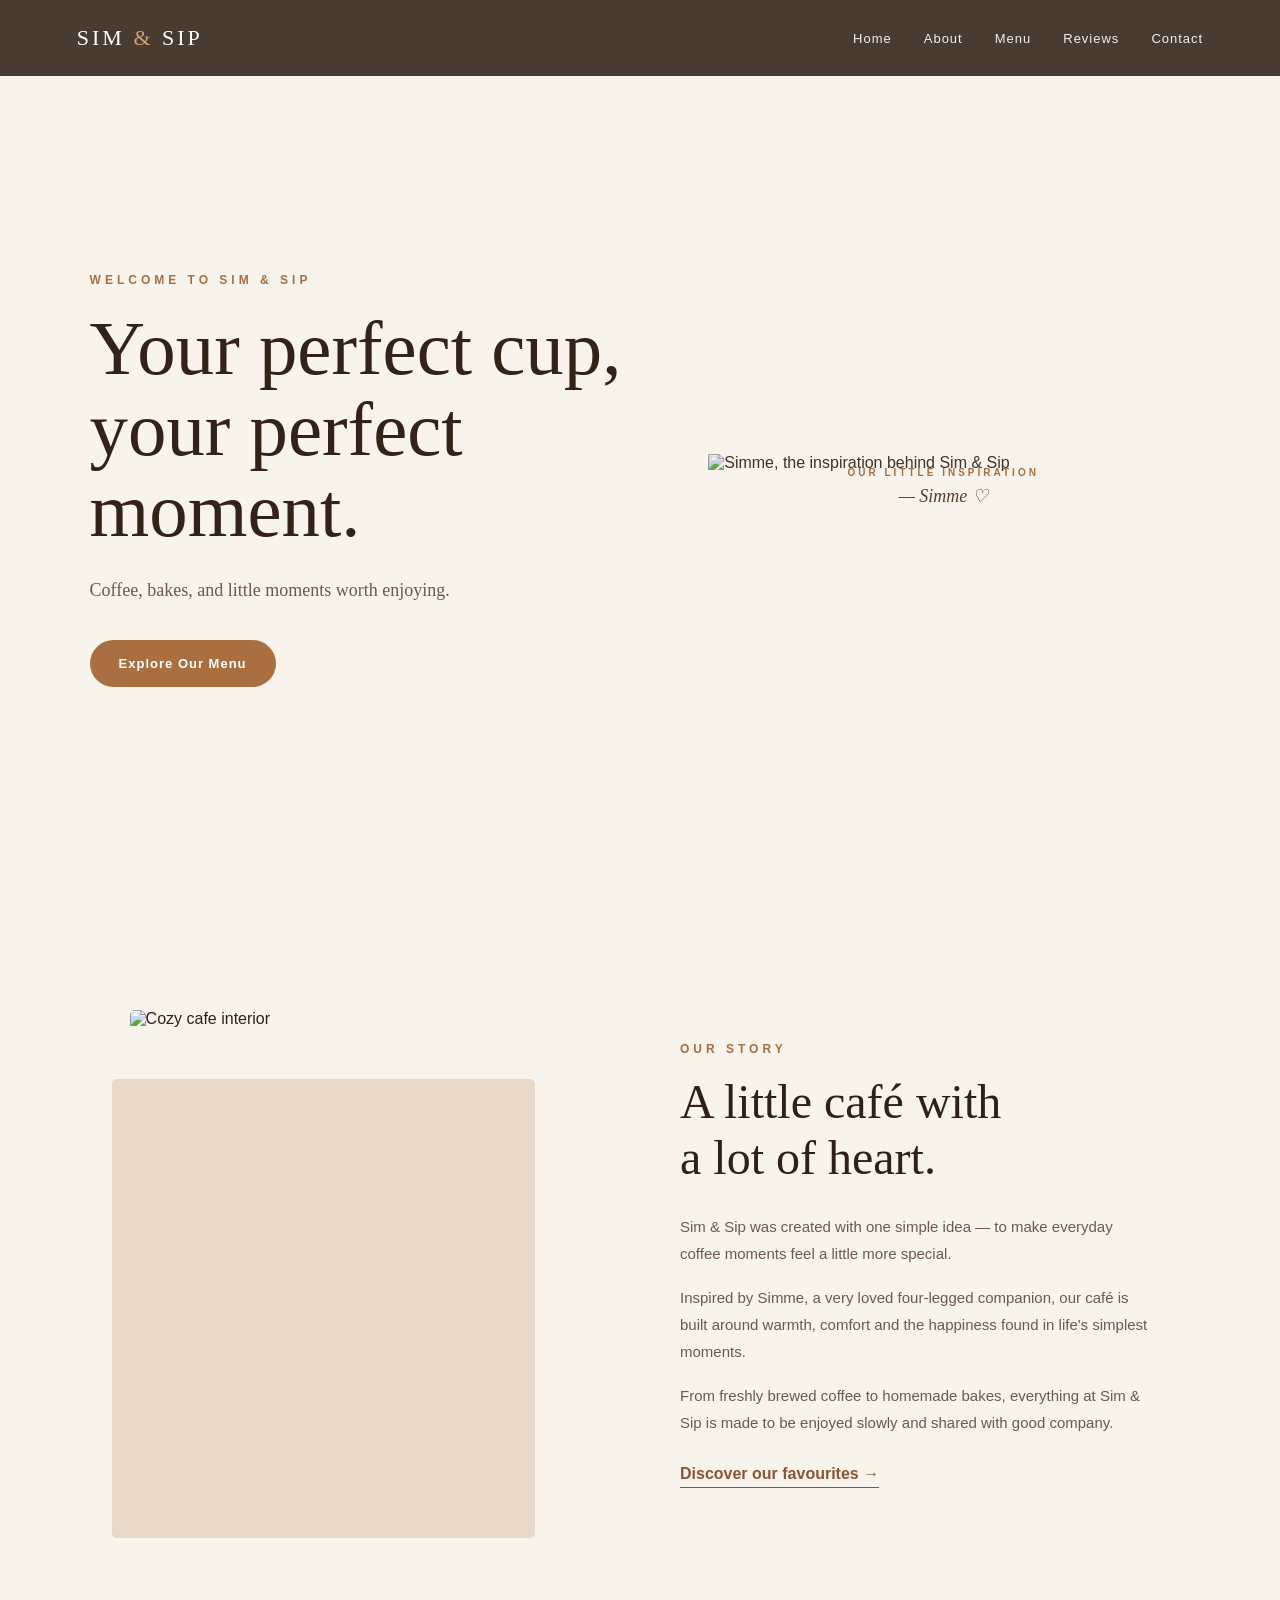
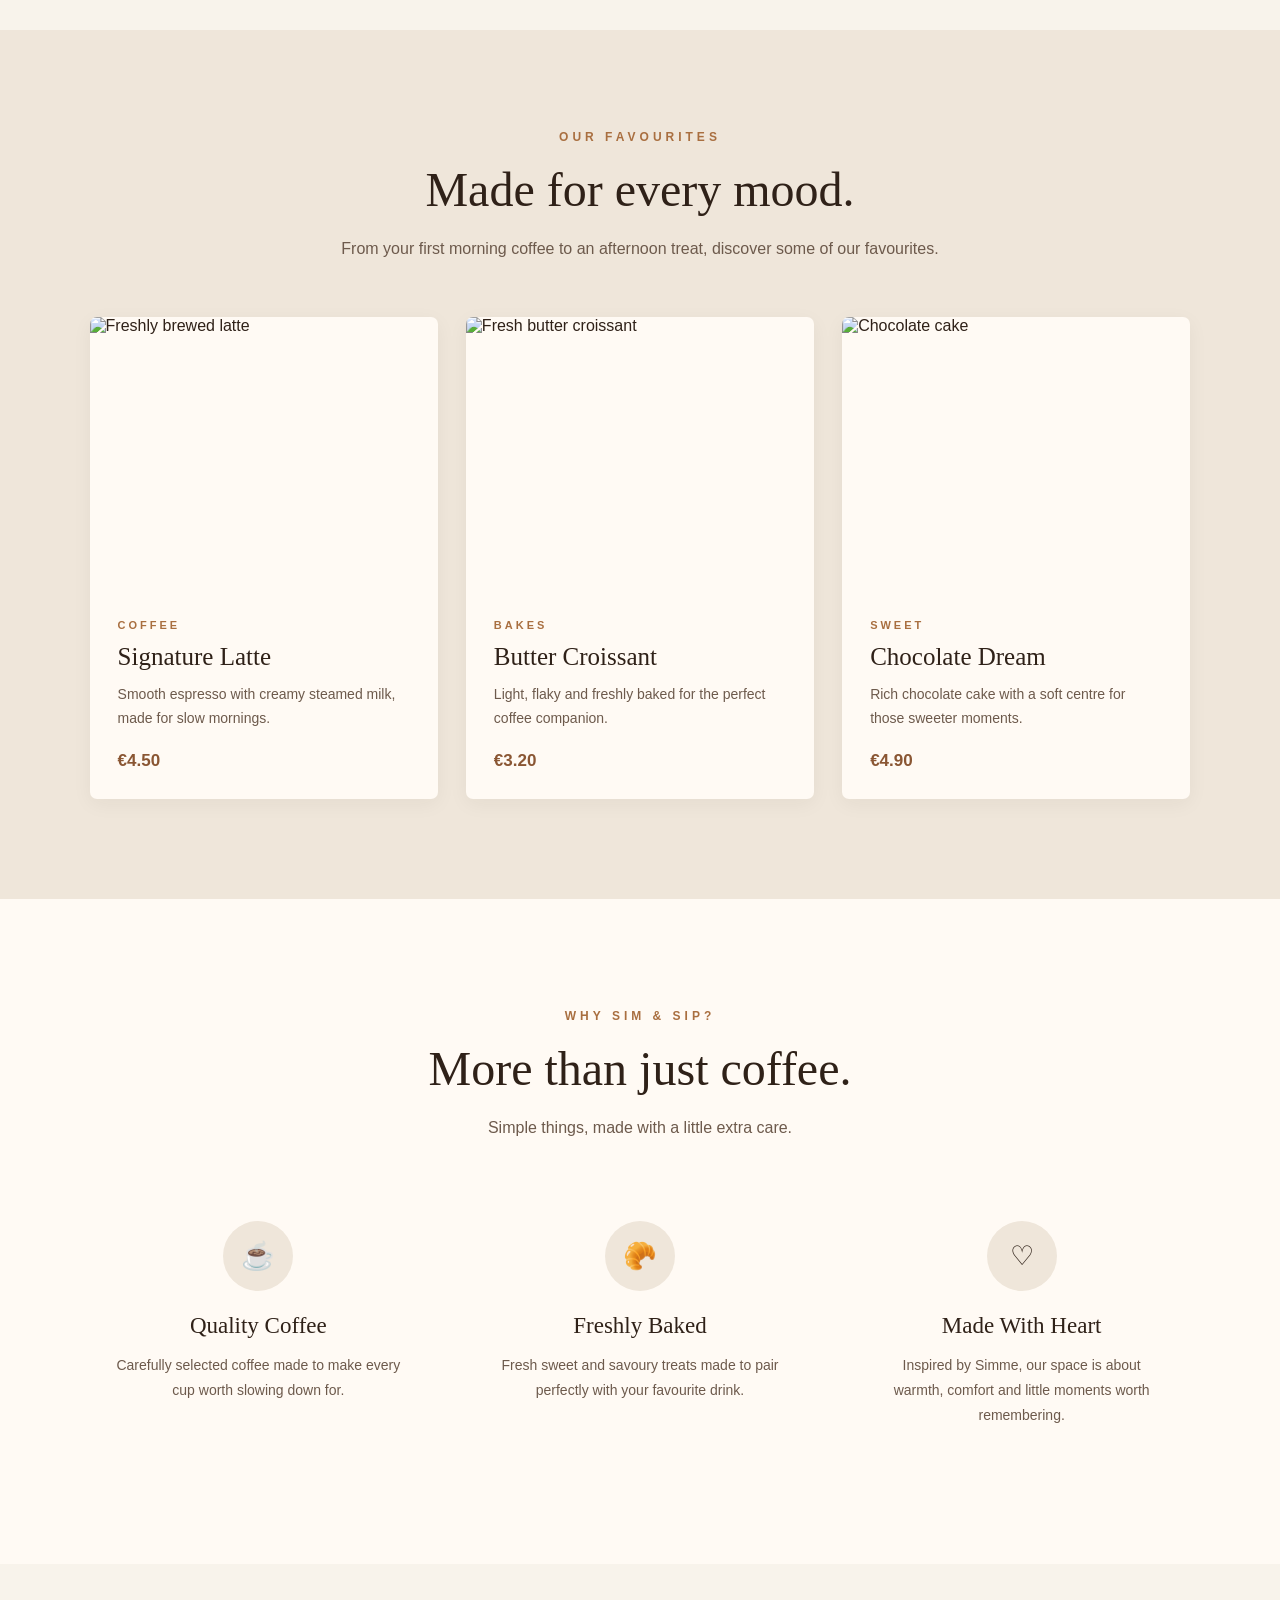
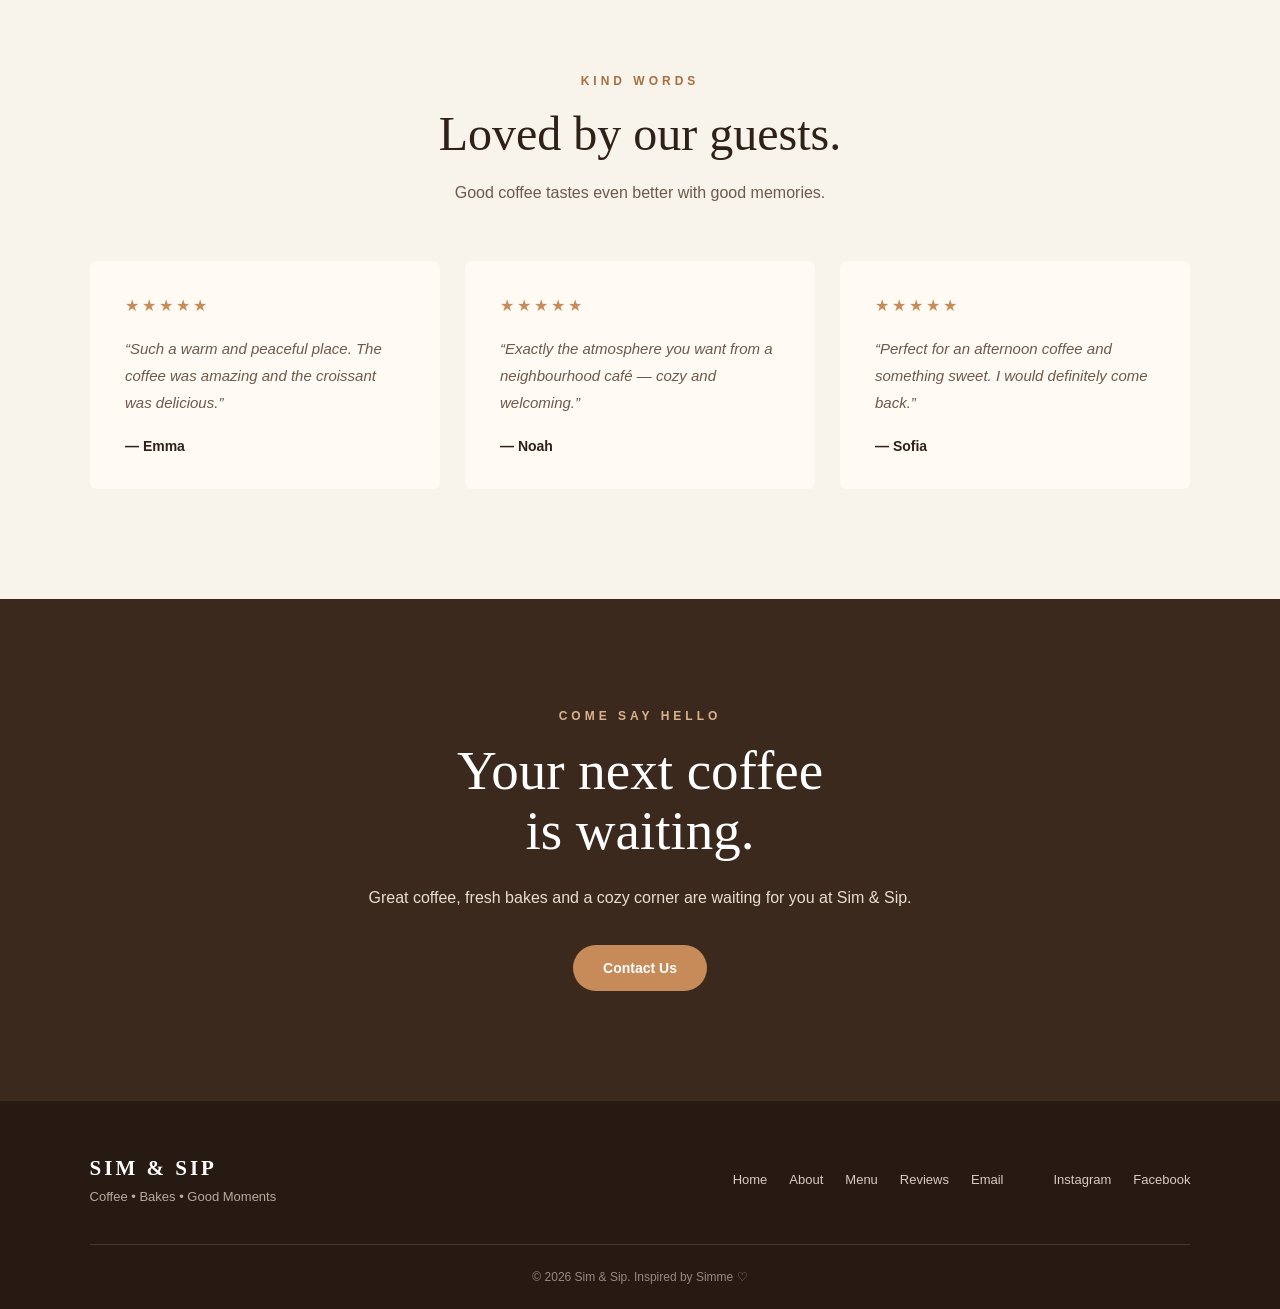
==== index.html @ 6e7848f5 "Add files via upload" ====
<!DOCTYPE html>
<html lang="en">

<head>
    <meta charset="UTF-8">
    <meta name="viewport" content="width=device-width, initial-scale=1.0">

    <title>Sim & Sip | Coffee • Bakes • Good Moments</title>

    <link rel="stylesheet" href="style.css">
</head>

<body>


    <!-- ================= NAVIGATION ================= -->

    <header>
        <nav class="navbar">

            <a href="#home" class="logo">
                SIM <span>&</span> SIP
            </a>

            <ul class="nav-links">
                <li><a href="#home">Home</a></li>
                <li><a href="#about">About</a></li>
                <li><a href="#menu">Menu</a></li>
                <li><a href="#reviews">Reviews</a></li>
                <li><a href="#contact">Contact</a></li>
            </ul>

        </nav>
    </header>



    <!-- ================= HERO ================= -->

    <section class="hero" id="home">

        <div class="hero-container">

            <!-- Hero Text -->

            <div class="hero-content">

                <p class="small-heading">
                    WELCOME TO SIM & SIP
                </p>

                <h1>
                    Your perfect cup,<br>
                    your perfect moment.
                </h1>

                <p class="hero-text">
                    Coffee, bakes, and little moments worth enjoying.
                </p>

                <a href="#menu" class="hero-btn">
                    Explore Our Menu
                </a>

            </div>


            <!-- Simme Line Art -->

            <div class="simme-art">

                <img
                    src="images/simme-line.png"
                    alt="Simme, the inspiration behind Sim & Sip"
                >

                <div class="simme-caption">
                    <span>OUR LITTLE INSPIRATION</span>
                    <p>— Simme ♡</p>
                </div>

            </div>

        </div>

    </section>



    <!-- ================= ABOUT ================= -->

    <section class="about" id="about">

        <div class="about-image">

            <img
                src="https://images.unsplash.com/photo-1445116572660-236099ec97a0?auto=format&fit=crop&w=900&q=80"
                alt="Cozy cafe interior"
            >

        </div>


        <div class="about-content">

            <p class="section-label">
                OUR STORY
            </p>

            <h2>
                A little café with<br>
                a lot of heart.
            </h2>

            <p>
                Sim & Sip was created with one simple idea — to make
                everyday coffee moments feel a little more special.
            </p>

            <p>
                Inspired by Simme, a very loved four-legged companion,
                our café is built around warmth, comfort and the happiness
                found in life's simplest moments.
            </p>

            <p>
                From freshly brewed coffee to homemade bakes, everything
                at Sim & Sip is made to be enjoyed slowly and shared with
                good company.
            </p>

            <a href="#menu" class="text-link">
                Discover our favourites →
            </a>

        </div>

    </section>



    <!-- ================= MENU ================= -->

    <section class="menu" id="menu">

        <div class="section-heading">

            <p class="section-label">
                OUR FAVOURITES
            </p>

            <h2>
                Made for every mood.
            </h2>

            <p>
                From your first morning coffee to an afternoon treat,
                discover some of our favourites.
            </p>

        </div>



        <div class="menu-grid">


            <!-- Coffee -->

            <article class="menu-card">

                <img
                    src="https://images.unsplash.com/photo-1509042239860-f550ce710b93?auto=format&fit=crop&w=800&q=80"
                    alt="Freshly brewed latte"
                >

                <div class="menu-card-content">

                    <span>COFFEE</span>

                    <h3>Signature Latte</h3>

                    <p>
                        Smooth espresso with creamy steamed milk,
                        made for slow mornings.
                    </p>

                    <strong>€4.50</strong>

                </div>

            </article>



            <!-- Croissant -->

            <article class="menu-card">

                <img
                    src="https://images.unsplash.com/photo-1555507036-ab1f4038808a?auto=format&fit=crop&w=800&q=80"
                    alt="Fresh butter croissant"
                >

                <div class="menu-card-content">

                    <span>BAKES</span>

                    <h3>Butter Croissant</h3>

                    <p>
                        Light, flaky and freshly baked for the
                        perfect coffee companion.
                    </p>

                    <strong>€3.20</strong>

                </div>

            </article>



            <!-- Cake -->

            <article class="menu-card">

                <img
                    src="https://images.unsplash.com/photo-1578985545062-69928b1d9587?auto=format&fit=crop&w=800&q=80"
                    alt="Chocolate cake"
                >

                <div class="menu-card-content">

                    <span>SWEET</span>

                    <h3>Chocolate Dream</h3>

                    <p>
                        Rich chocolate cake with a soft centre
                        for those sweeter moments.
                    </p>

                    <strong>€4.90</strong>

                </div>

            </article>

        </div>

    </section>



    <!-- ================= WHY SIM & SIP ================= -->

    <section class="why-us">

        <div class="section-heading">

            <p class="section-label">
                WHY SIM & SIP?
            </p>

            <h2>
                More than just coffee.
            </h2>

            <p>
                Simple things, made with a little extra care.
            </p>

        </div>


        <div class="why-grid">

            <div class="why-card">

                <div class="why-icon">☕</div>

                <h3>Quality Coffee</h3>

                <p>
                    Carefully selected coffee made to make
                    every cup worth slowing down for.
                </p>

            </div>


            <div class="why-card">

                <div class="why-icon">🥐</div>

                <h3>Freshly Baked</h3>

                <p>
                    Fresh sweet and savoury treats made to pair
                    perfectly with your favourite drink.
                </p>

            </div>


            <div class="why-card">

                <div class="why-icon">♡</div>

                <h3>Made With Heart</h3>

                <p>
                    Inspired by Simme, our space is about warmth,
                    comfort and little moments worth remembering.
                </p>

            </div>

        </div>

    </section>



    <!-- ================= REVIEWS ================= -->

    <section class="reviews" id="reviews">

        <div class="section-heading">

            <p class="section-label">
                KIND WORDS
            </p>

            <h2>
                Loved by our guests.
            </h2>

            <p>
                Good coffee tastes even better with good memories.
            </p>

        </div>


        <div class="reviews-grid">

            <article class="review-card">

                <div class="stars">★★★★★</div>

                <p>
                    “Such a warm and peaceful place. The coffee
                    was amazing and the croissant was delicious.”
                </p>

                <h4>— Emma</h4>

            </article>


            <article class="review-card">

                <div class="stars">★★★★★</div>

                <p>
                    “Exactly the atmosphere you want from a
                    neighbourhood café — cozy and welcoming.”
                </p>

                <h4>— Noah</h4>

            </article>


            <article class="review-card">

                <div class="stars">★★★★★</div>

                <p>
                    “Perfect for an afternoon coffee and something
                    sweet. I would definitely come back.”
                </p>

                <h4>— Sofia</h4>

            </article>

        </div>

    </section>



    <!-- ================= CONTACT ================= -->

    <section class="contact" id="contact">

        <p class="contact-label">
            COME SAY HELLO
        </p>

        <h2>
            Your next coffee<br>
            is waiting.
        </h2>

        <p>
            Great coffee, fresh bakes and a cozy corner
            are waiting for you at Sim & Sip.
        </p>

        <a
            href="mailto:hello@simandsip.com"
            class="contact-btn"
        >
            Contact Us
        </a>

    </section>



    <!-- ================= FOOTER ================= -->

    <footer>

        <div class="footer-container">

            <div class="footer-brand">

                <h3>SIM & SIP</h3>

                <p>
                    Coffee • Bakes • Good Moments
                </p>

            </div>


            <div class="footer-links">

                <a href="#home">Home</a>
                <a href="#about">About</a>
                <a href="#menu">Menu</a>
                <a href="#reviews">Reviews</a>
                <a href="mailto:hello@simandsip.com">Email</a>

            </div>


            <div class="social-links">

                <a href="#" aria-label="Instagram">Instagram</a>
                <a href="#" aria-label="Facebook">Facebook</a>

            </div>

        </div>


        <div class="footer-bottom">

            <p>
                &copy; 2026 Sim & Sip. Inspired by Simme ♡
            </p>

        </div>

    </footer>


</body>

</html>
---- style.css ----
/* =====================================================
   SIM & SIP
   Landing Page
===================================================== */


/* ================= RESET ================= */

* {
    margin: 0;
    padding: 0;
    box-sizing: border-box;
}

html {
    scroll-behavior: smooth;
}

body {
    font-family: Arial, Helvetica, sans-serif;
    background-color: #f8f3eb;
    color: #2f2118;
    overflow-x: hidden;
}

img {
    max-width: 100%;
}


/* ================= NAVBAR ================= */

header {
    position: fixed;
    top: 0;
    left: 0;
    width: 100%;
    z-index: 1000;

    background: rgba(47, 33, 24, 0.88);
    backdrop-filter: blur(10px);
}

.navbar {
    width: 88%;
    max-width: 1200px;
    min-height: 76px;

    margin: auto;

    display: flex;
    justify-content: space-between;
    align-items: center;
}

.logo {
    color: #ffffff;
    text-decoration: none;

    font-family: Georgia, "Times New Roman", serif;
    font-size: 22px;

    letter-spacing: 3px;
}

.logo span {
    color: #d5a172;
}

.nav-links {
    display: flex;
    align-items: center;
    gap: 32px;

    list-style: none;
}

.nav-links a {
    color: #f7eee5;
    text-decoration: none;

    font-size: 13px;
    letter-spacing: 1px;

    transition: color 0.3s ease;
}

.nav-links a:hover {
    color: #d9b38c;
}


/* ================= HERO ================= */

.hero {
    min-height: 100vh;

    padding: 130px 7% 70px;

    display: flex;
    align-items: center;

    background:
        linear-gradient(
            90deg,
            rgba(248, 243, 235, 0.98) 0%,
            rgba(248, 243, 235, 0.95) 48%,
            rgba(248, 243, 235, 0.88) 100%
        ),
        url("https://images.unsplash.com/photo-1495474472287-4d71bcdd2085?auto=format&fit=crop&w=1800&q=80");

    background-size: cover;
    background-position: center;
}

.hero-container {
    width: 100%;
    max-width: 1200px;

    margin: auto;

    display: grid;
    grid-template-columns: 1.05fr 0.95fr;

    align-items: center;
    gap: 60px;
}


/* Hero text */

.hero-content {
    max-width: 650px;
}

.small-heading {
    color: #a96f40;

    font-size: 12px;
    font-weight: bold;

    letter-spacing: 4px;

    margin-bottom: 22px;
}

.hero h1 {
    font-family: Georgia, "Times New Roman", serif;

    font-size: clamp(50px, 6vw, 78px);
    font-weight: normal;

    line-height: 1.05;

    color: #342219;

    margin-bottom: 24px;
}

.hero-text {
    color: #6d5a4c;

    font-family: Georgia, "Times New Roman", serif;

    font-size: 18px;
    line-height: 1.7;

    margin-bottom: 34px;
}

.hero-btn {
    display: inline-block;

    padding: 16px 29px;

    background-color: #a96f40;
    color: #ffffff;

    text-decoration: none;

    font-size: 13px;
    font-weight: bold;

    letter-spacing: 1px;

    border-radius: 30px;

    transition:
        transform 0.3s ease,
        background-color 0.3s ease;
}

.hero-btn:hover {
    background-color: #895431;
    transform: translateY(-3px);
}


/* ================= SIMME ART ================= */

.simme-art {
    display: flex;
    flex-direction: column;
    justify-content: center;
    align-items: center;

    position: relative;
}

.simme-art img {
    width: min(100%, 470px);

    display: block;

    object-fit: contain;

    /* Softens the image into the cream hero */
    mix-blend-mode: multiply;

    opacity: 0.92;

    transition:
        transform 0.4s ease,
        opacity 0.4s ease;
}

.simme-art:hover img {
    transform: translateY(-5px);
    opacity: 1;
}

.simme-caption {
    text-align: center;

    margin-top: -5px;
}

.simme-caption span {
    display: block;

    color: #a96f40;

    font-size: 10px;
    font-weight: bold;

    letter-spacing: 3px;

    margin-bottom: 7px;
}

.simme-caption p {
    font-family: Georgia, "Times New Roman", serif;

    font-size: 18px;
    font-style: italic;

    color: #5b3c2b;
}


/* ================= COMMON SECTION HEADING ================= */

.section-label {
    color: #a96f40;

    font-size: 12px;
    font-weight: bold;

    letter-spacing: 4px;

    margin-bottom: 18px;
}

.section-heading {
    max-width: 650px;

    margin: 0 auto 55px;

    text-align: center;
}

.section-heading h2 {
    font-family: Georgia, "Times New Roman", serif;

    font-size: 48px;
    font-weight: normal;

    margin-bottom: 18px;
}

.section-heading > p:not(.section-label) {
    color: #6d5a4c;

    line-height: 1.7;
}


/* ================= ABOUT ================= */

.about {
    max-width: 1200px;

    margin: auto;

    padding: 110px 7%;

    display: grid;
    grid-template-columns: 1fr 1fr;

    align-items: center;

    gap: 80px;
}

.about-image {
    position: relative;
}

.about-image::before {
    content: "";

    position: absolute;

    width: 90%;
    height: 90%;

    left: -18px;
    bottom: -18px;

    background-color: #e8d8c7;

    border-radius: 5px;

    z-index: -1;
}

.about-image img {
    width: 100%;
    height: 510px;

    display: block;

    object-fit: cover;

    border-radius: 5px;
}

.about-content h2 {
    font-family: Georgia, "Times New Roman", serif;

    font-size: 48px;
    font-weight: normal;

    line-height: 1.15;

    margin-bottom: 28px;
}

.about-content > p:not(.section-label) {
    color: #6d5a4c;

    font-size: 15px;
    line-height: 1.8;

    margin-bottom: 17px;
}

.text-link {
    display: inline-block;

    margin-top: 12px;

    color: #8a5633;

    font-weight: bold;
    text-decoration: none;

    border-bottom: 1px solid #8a5633;

    padding-bottom: 4px;
}

.text-link:hover {
    color: #c68b59;
}


/* ================= MENU ================= */

.menu {
    background-color: #efe6da;

    padding: 100px 7%;
}

.menu-grid {
    max-width: 1200px;

    margin: auto;

    display: grid;
    grid-template-columns: repeat(3, 1fr);

    gap: 28px;
}

.menu-card {
    background-color: #fffaf4;

    overflow: hidden;

    border-radius: 7px;

    box-shadow: 0 5px 20px rgba(47, 33, 24, 0.05);

    transition:
        transform 0.3s ease,
        box-shadow 0.3s ease;
}

.menu-card:hover {
    transform: translateY(-8px);

    box-shadow:
        0 15px 35px rgba(47, 33, 24, 0.13);
}

.menu-card img {
    width: 100%;
    height: 270px;

    object-fit: cover;

    display: block;
}

.menu-card-content {
    padding: 28px;
}

.menu-card-content span {
    color: #a96f40;

    font-size: 11px;
    font-weight: bold;

    letter-spacing: 3px;
}

.menu-card-content h3 {
    font-family: Georgia, "Times New Roman", serif;

    font-size: 25px;
    font-weight: normal;

    margin: 10px 0 12px;
}

.menu-card-content p {
    color: #6d5a4c;

    font-size: 14px;
    line-height: 1.7;

    margin-bottom: 20px;
}

.menu-card-content strong {
    color: #8a5633;

    font-size: 17px;
}


/* ================= WHY US ================= */

.why-us {
    padding: 110px 7%;

    background-color: #fffaf4;
}

.why-grid {
    max-width: 1100px;

    margin: auto;

    display: grid;
    grid-template-columns: repeat(3, 1fr);

    gap: 45px;
}

.why-card {
    text-align: center;

    padding: 25px;
}

.why-icon {
    width: 70px;
    height: 70px;

    margin: 0 auto 22px;

    display: flex;
    justify-content: center;
    align-items: center;

    background-color: #efe6da;

    border-radius: 50%;

    font-size: 27px;
}

.why-card h3 {
    font-family: Georgia, "Times New Roman", serif;

    font-size: 23px;
    font-weight: normal;

    margin-bottom: 14px;
}

.why-card p {
    color: #6d5a4c;

    font-size: 14px;
    line-height: 1.8;
}


/* ================= REVIEWS ================= */

.reviews {
    padding: 110px 7%;

    background-color: #f8f3eb;
}

.reviews-grid {
    max-width: 1100px;

    margin: auto;

    display: grid;
    grid-template-columns: repeat(3, 1fr);

    gap: 25px;
}

.review-card {
    background-color: #fffaf4;

    padding: 35px;

    border-radius: 7px;

    transition:
        transform 0.3s ease,
        box-shadow 0.3s ease;
}

.review-card:hover {
    transform: translateY(-5px);

    box-shadow:
        0 12px 30px rgba(47, 33, 24, 0.1);
}

.stars {
    color: #c68b59;

    letter-spacing: 3px;

    margin-bottom: 20px;
}

.review-card p {
    color: #6d5a4c;

    font-size: 15px;
    line-height: 1.8;

    font-style: italic;

    margin-bottom: 22px;
}

.review-card h4 {
    color: #2f2118;

    font-size: 14px;
}


/* ================= CONTACT ================= */

.contact {
    padding: 110px 7%;

    text-align: center;

    background-color: #3b291e;
    color: #ffffff;
}

.contact-label {
    color: #d9b38c;

    font-size: 12px;
    font-weight: bold;

    letter-spacing: 4px;

    margin-bottom: 18px;
}

.contact h2 {
    font-family: Georgia, "Times New Roman", serif;

    font-size: 55px;
    font-weight: normal;

    line-height: 1.1;

    margin-bottom: 22px;
}

.contact > p:not(.contact-label) {
    max-width: 550px;

    margin: 0 auto 32px;

    color: #e8ddd3;

    line-height: 1.8;
}

.contact-btn {
    display: inline-block;

    padding: 15px 30px;

    background-color: #c68b59;
    color: #ffffff;

    text-decoration: none;

    font-size: 14px;
    font-weight: bold;

    border-radius: 30px;

    transition:
        transform 0.3s ease,
        background-color 0.3s ease;
}

.contact-btn:hover {
    background-color: #a96f40;

    transform: translateY(-2px);
}


/* ================= FOOTER ================= */

footer {
    padding: 55px 7% 25px;

    background-color: #271a13;
    color: #ffffff;
}

.footer-container {
    max-width: 1200px;

    margin: auto;

    display: grid;
    grid-template-columns: 1fr auto auto;

    align-items: center;

    gap: 50px;

    padding-bottom: 40px;
}

.footer-brand h3 {
    font-family: Georgia, "Times New Roman", serif;

    font-size: 21px;

    letter-spacing: 3px;

    margin-bottom: 8px;
}

.footer-brand p {
    color: #bba99b;

    font-size: 13px;
}

.footer-links,
.social-links {
    display: flex;

    gap: 22px;
}

.footer-links a,
.social-links a {
    color: #d8ccc2;

    text-decoration: none;

    font-size: 13px;

    transition: color 0.3s ease;
}

.footer-links a:hover,
.social-links a:hover {
    color: #d9b38c;
}

.footer-bottom {
    max-width: 1200px;

    margin: auto;

    padding-top: 25px;

    border-top: 1px solid #4b382d;

    text-align: center;
}

.footer-bottom p {
    color: #99887c;

    font-size: 12px;
}


/* ================= TABLET ================= */

@media (max-width: 900px) {

    .nav-links {
        gap: 18px;
    }

    .hero-container {
        grid-template-columns: 1fr 0.8fr;

        gap: 30px;
    }

    .hero h1 {
        font-size: 52px;
    }

    .simme-art img {
        width: 360px;
    }

    .about {
        gap: 45px;
    }

    .menu-grid {
        gap: 18px;
    }

    .footer-container {
        grid-template-columns: 1fr;

        text-align: center;
    }

    .footer-links,
    .social-links {
        justify-content: center;
    }

}


/* ================= MOBILE ================= */

@media (max-width: 700px) {

    /* Navbar */

    .navbar {
        width: 92%;

        min-height: 68px;
    }

    .logo {
        font-size: 17px;

        letter-spacing: 2px;
    }

    .nav-links {
        gap: 12px;
    }

    .nav-links li:nth-child(4),
    .nav-links li:nth-child(5) {
        display: none;
    }

    .nav-links a {
        font-size: 11px;
    }


    /* Hero */

    .hero {
        min-height: auto;

        padding:
            105px
            7%
            35px;
    }

    .hero-container {
        grid-template-columns: 1fr;

        text-align: center;

        gap: 45px;
    }

    .hero-content {
        margin: auto;
    }

    .hero h1 {
        font-size: 46px;
    }

    .hero-text {
        font-size: 16px;
    }

    .simme-art img {
        width: 320px;
    }


    /* About */

    .about {
        grid-template-columns: 1fr;

        gap: 45px;

        padding:
            75px
            7%;
    }

    .about-image img {
        height: 380px;
    }

    .about-content h2 {
        font-size: 38px;
    }


    /* General heading */

    .section-heading h2 {
        font-size: 38px;
    }


    /* Menu */

    .menu {
        padding:
            75px
            7%;
    }

    .menu-grid {
        grid-template-columns: 1fr;

        max-width: 500px;
    }


    /* Why */

    .why-us {
        padding:
            75px
            7%;
    }

    .why-grid {
        grid-template-columns: 1fr;

        max-width: 500px;

        gap: 25px;
    }


    /* Reviews */

    .reviews {
        padding:
            75px
            7%;
    }

    .reviews-grid {
        grid-template-columns: 1fr;

        max-width: 500px;
    }


    /* Contact */

    .contact {
        padding:
            80px
            7%;
    }

    .contact h2 {
        font-size: 42px;
    }


    /* Footer */

    footer {
        padding:
            50px
            7%
            25px;
    }

    .footer-links {
        flex-wrap: wrap;
    }

}


/* ================= VERY SMALL PHONES ================= */

@media (max-width: 430px) {

    .hero h1 {
        font-size: 39px;
    }

    .hero-btn {
        padding: 14px 24px;
    }

    .simme-art img {
        width: 280px;
    }

    .about-image img {
        height: 330px;
    }

}
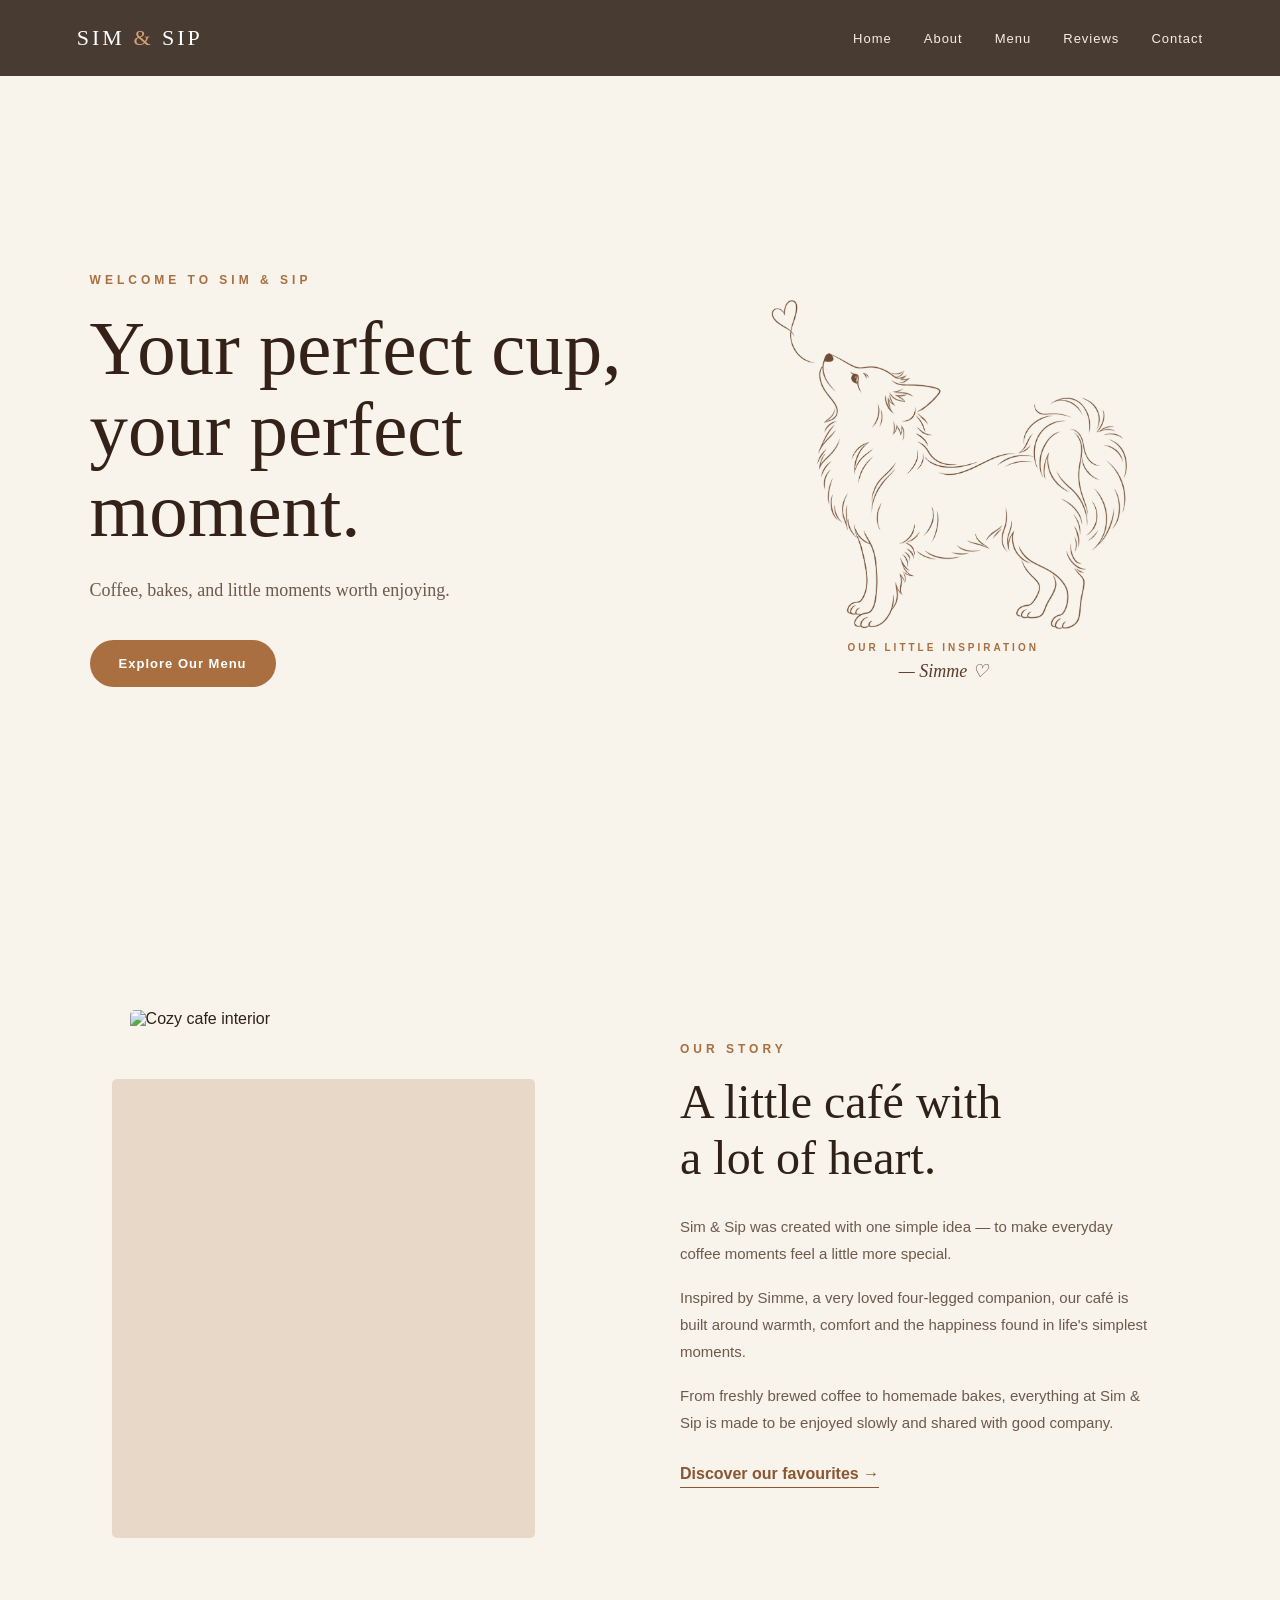
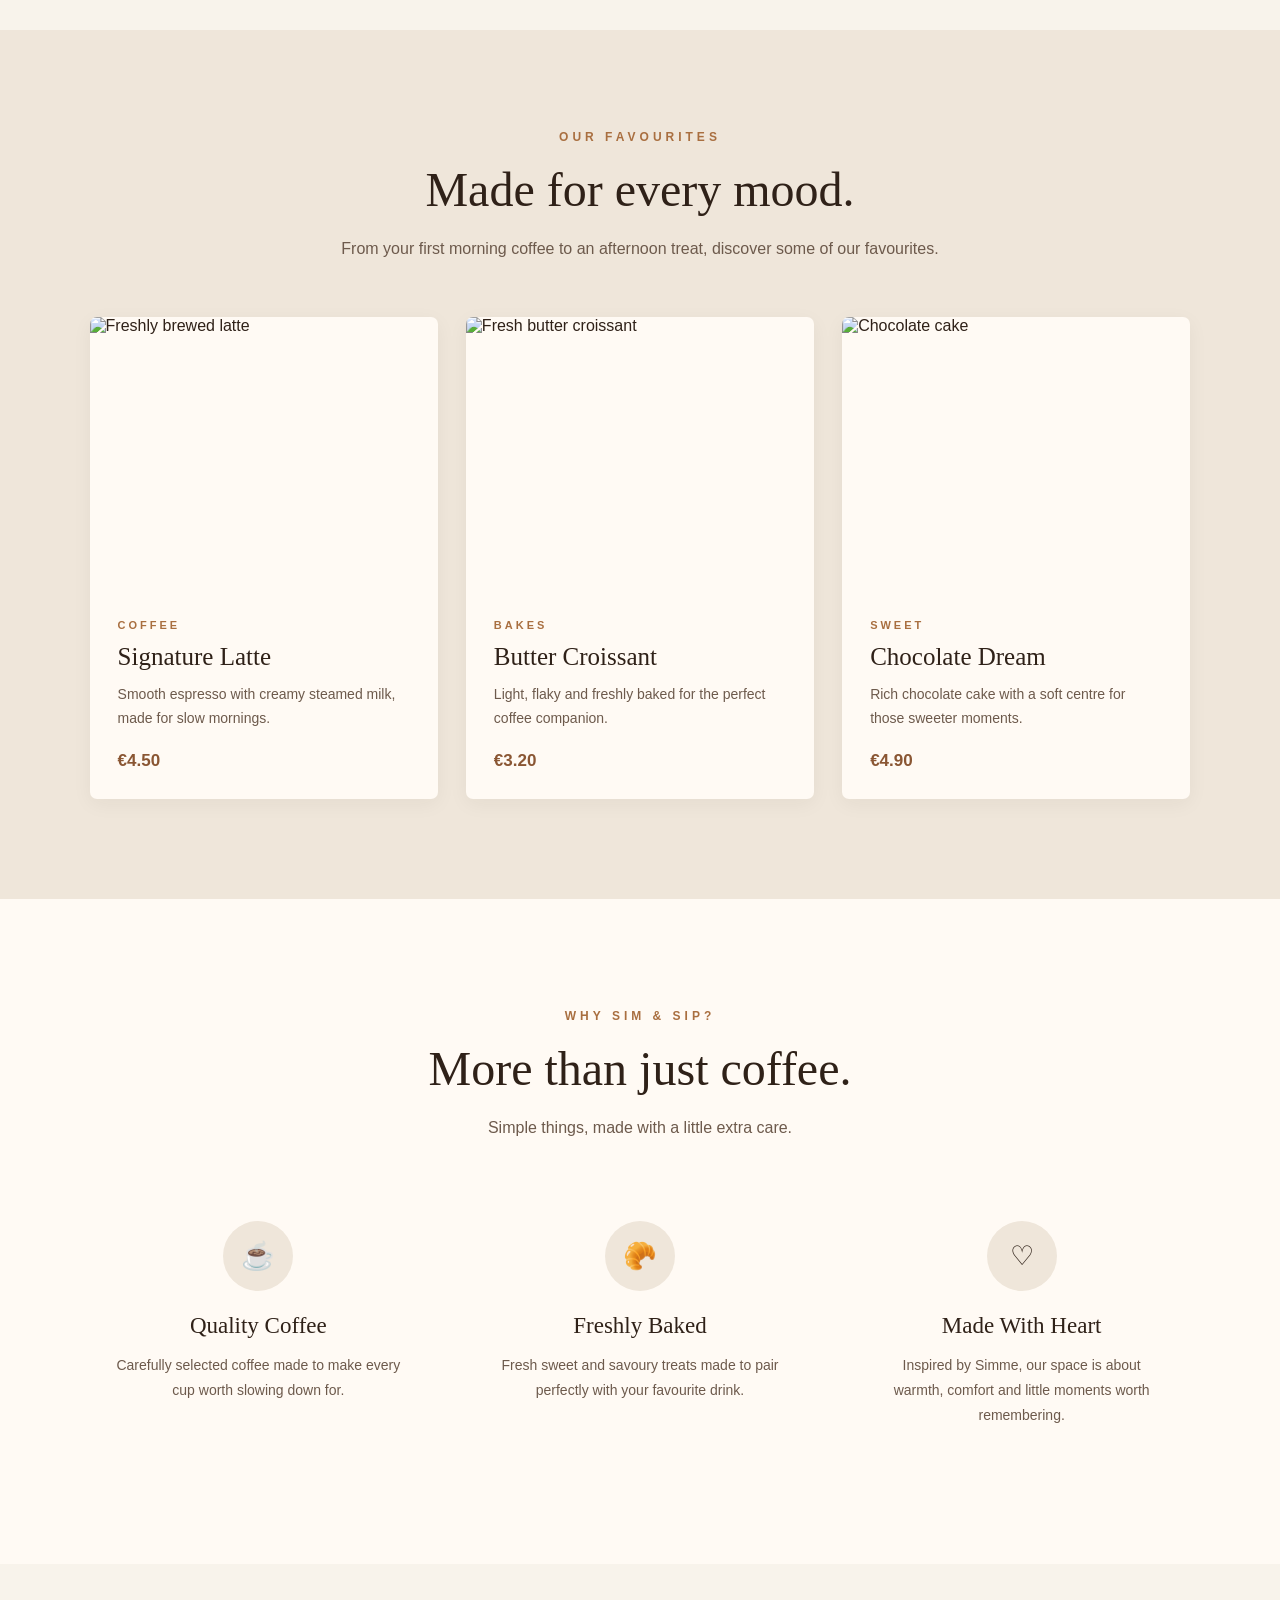
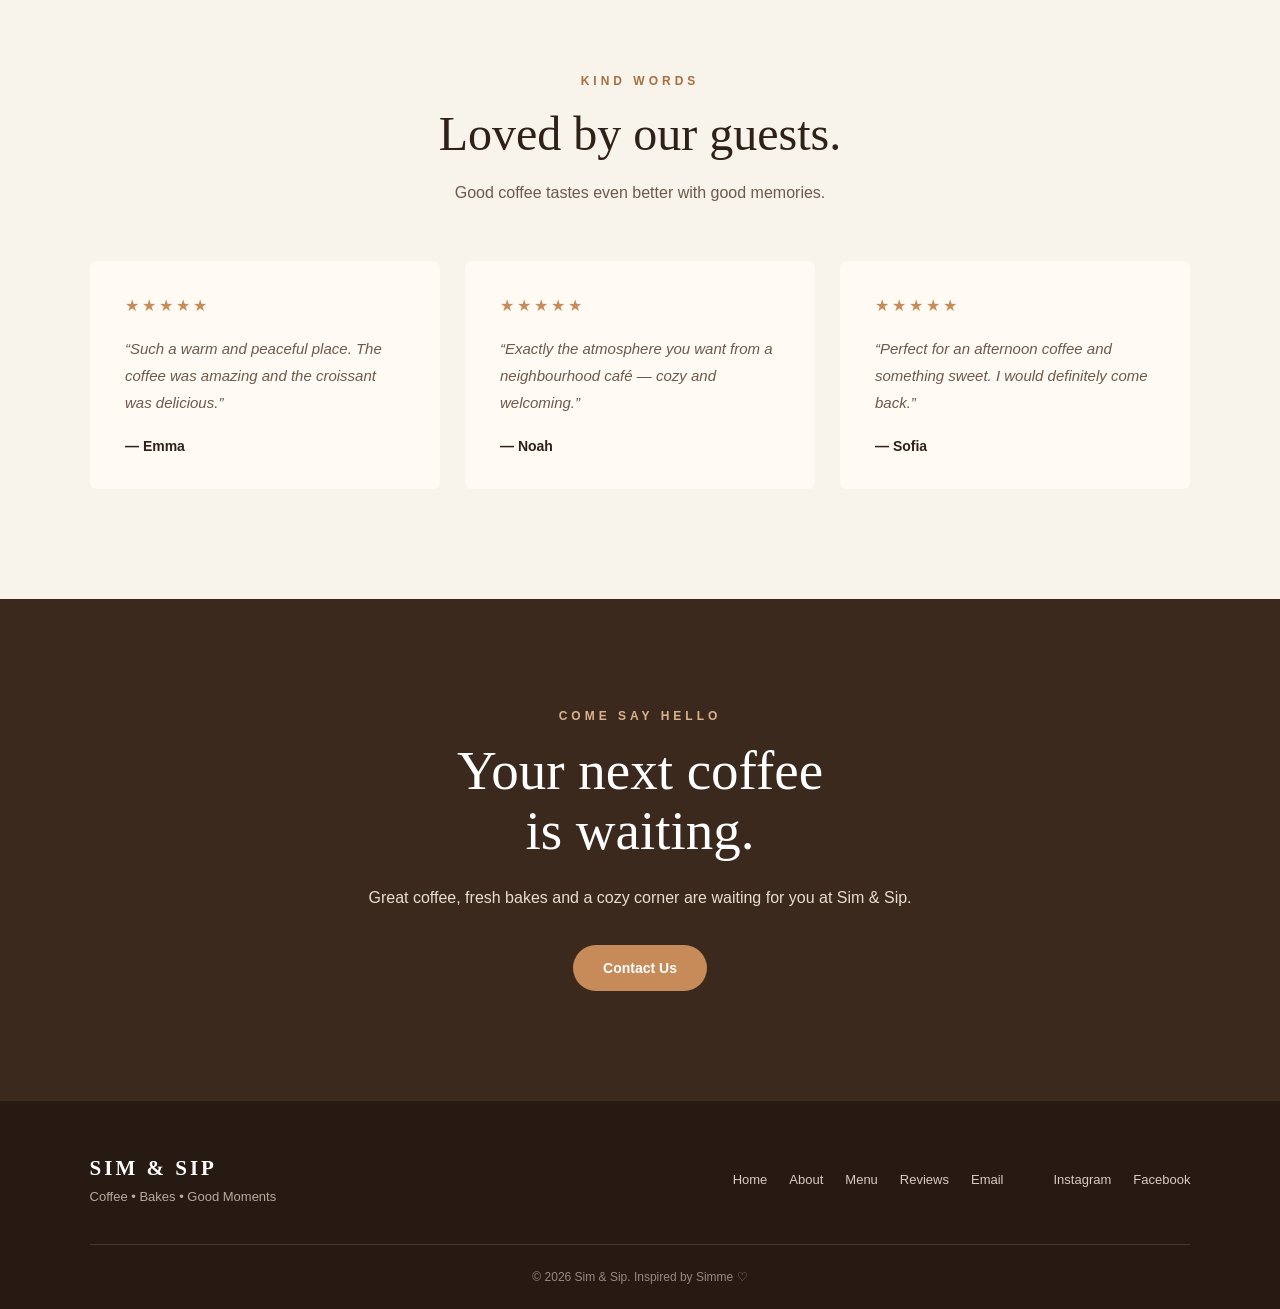
==== commit 06c26ddd: "Add files via upload" ====
--- a/index.html
+++ b/index.html
@@ -70,7 +70,7 @@
             <div class="simme-art">
 
                 <img
-                    src="images/simme-line.png"
+                    src="simme-line.png"
                     alt="Simme, the inspiration behind Sim & Sip"
                 >
 
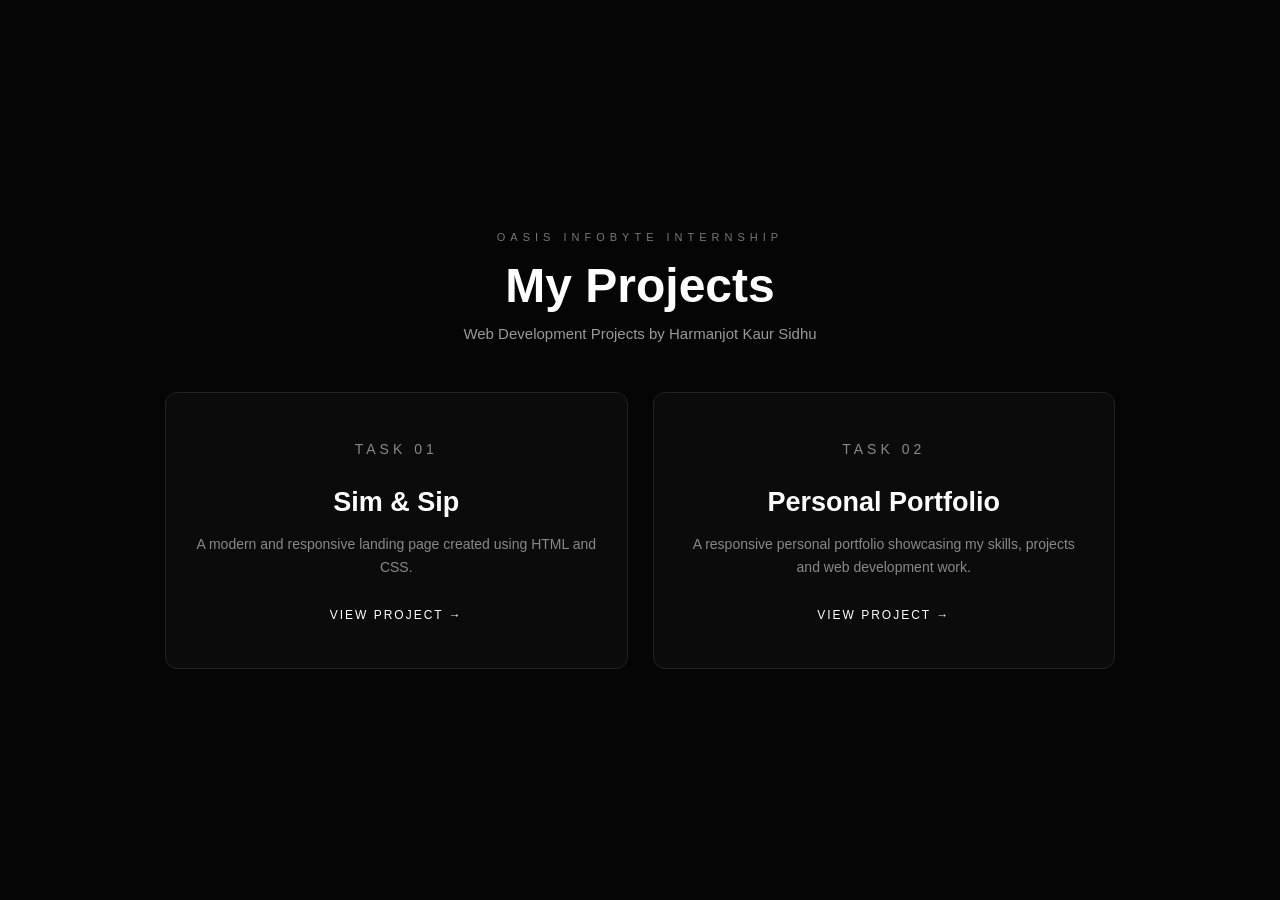
==== commit e88f8dc0: "Create index.html" ====
--- a/index.html
+++ b/index.html
@@ -1,476 +1,156 @@
-<!DOCTYPE html>
-<html lang="en">
-
-<head>
-    <meta charset="UTF-8">
-    <meta name="viewport" content="width=device-width, initial-scale=1.0">
-
-    <title>Sim & Sip | Coffee • Bakes • Good Moments</title>
-
-    <link rel="stylesheet" href="style.css">
-</head>
-
-<body>
-
-
-    <!-- ================= NAVIGATION ================= -->
-
-    <header>
-        <nav class="navbar">
-
-            <a href="#home" class="logo">
-                SIM <span>&</span> SIP
-            </a>
-
-            <ul class="nav-links">
-                <li><a href="#home">Home</a></li>
-                <li><a href="#about">About</a></li>
-                <li><a href="#menu">Menu</a></li>
-                <li><a href="#reviews">Reviews</a></li>
-                <li><a href="#contact">Contact</a></li>
-            </ul>
-
-        </nav>
-    </header>
-
-
-
-    <!-- ================= HERO ================= -->
-
-    <section class="hero" id="home">
-
-        <div class="hero-container">
-
-            <!-- Hero Text -->
-
-            <div class="hero-content">
-
-                <p class="small-heading">
-                    WELCOME TO SIM & SIP
-                </p>
-
-                <h1>
-                    Your perfect cup,<br>
-                    your perfect moment.
-                </h1>
-
-                <p class="hero-text">
-                    Coffee, bakes, and little moments worth enjoying.
-                </p>
-
-                <a href="#menu" class="hero-btn">
-                    Explore Our Menu
-                </a>
-
-            </div>
-
-
-            <!-- Simme Line Art -->
-
-            <div class="simme-art">
-
-                <img
-                    src="simme-line.png"
-                    alt="Simme, the inspiration behind Sim & Sip"
-                >
-
-                <div class="simme-caption">
-                    <span>OUR LITTLE INSPIRATION</span>
-                    <p>— Simme ♡</p>
-                </div>
-
-            </div>
-
-        </div>
-
-    </section>
-
-
-
-    <!-- ================= ABOUT ================= -->
-
-    <section class="about" id="about">
-
-        <div class="about-image">
-
-            <img
-                src="https://images.unsplash.com/photo-1445116572660-236099ec97a0?auto=format&fit=crop&w=900&q=80"
-                alt="Cozy cafe interior"
-            >
-
-        </div>
-
-
-        <div class="about-content">
-
-            <p class="section-label">
-                OUR STORY
-            </p>
-
-            <h2>
-                A little café with<br>
-                a lot of heart.
-            </h2>
-
-            <p>
-                Sim & Sip was created with one simple idea — to make
-                everyday coffee moments feel a little more special.
-            </p>
-
-            <p>
-                Inspired by Simme, a very loved four-legged companion,
-                our café is built around warmth, comfort and the happiness
-                found in life's simplest moments.
-            </p>
-
-            <p>
-                From freshly brewed coffee to homemade bakes, everything
-                at Sim & Sip is made to be enjoyed slowly and shared with
-                good company.
-            </p>
-
-            <a href="#menu" class="text-link">
-                Discover our favourites →
-            </a>
-
-        </div>
-
-    </section>
-
-
-
-    <!-- ================= MENU ================= -->
-
-    <section class="menu" id="menu">
-
-        <div class="section-heading">
-
-            <p class="section-label">
-                OUR FAVOURITES
-            </p>
-
-            <h2>
-                Made for every mood.
-            </h2>
-
-            <p>
-                From your first morning coffee to an afternoon treat,
-                discover some of our favourites.
-            </p>
-
-        </div>
-
-
-
-        <div class="menu-grid">
-
-
-            <!-- Coffee -->
-
-            <article class="menu-card">
-
-                <img
-                    src="https://images.unsplash.com/photo-1509042239860-f550ce710b93?auto=format&fit=crop&w=800&q=80"
-                    alt="Freshly brewed latte"
-                >
-
-                <div class="menu-card-content">
-
-                    <span>COFFEE</span>
-
-                    <h3>Signature Latte</h3>
-
-                    <p>
-                        Smooth espresso with creamy steamed milk,
-                        made for slow mornings.
-                    </p>
-
-                    <strong>€4.50</strong>
-
-                </div>
-
-            </article>
-
-
-
-            <!-- Croissant -->
-
-            <article class="menu-card">
-
-                <img
-                    src="https://images.unsplash.com/photo-1555507036-ab1f4038808a?auto=format&fit=crop&w=800&q=80"
-                    alt="Fresh butter croissant"
-                >
-
-                <div class="menu-card-content">
-
-                    <span>BAKES</span>
-
-                    <h3>Butter Croissant</h3>
-
-                    <p>
-                        Light, flaky and freshly baked for the
-                        perfect coffee companion.
-                    </p>
-
-                    <strong>€3.20</strong>
-
-                </div>
-
-            </article>
-
-
-
-            <!-- Cake -->
-
-            <article class="menu-card">
-
-                <img
-                    src="https://images.unsplash.com/photo-1578985545062-69928b1d9587?auto=format&fit=crop&w=800&q=80"
-                    alt="Chocolate cake"
-                >
-
-                <div class="menu-card-content">
-
-                    <span>SWEET</span>
-
-                    <h3>Chocolate Dream</h3>
-
-                    <p>
-                        Rich chocolate cake with a soft centre
-                        for those sweeter moments.
-                    </p>
-
-                    <strong>€4.90</strong>
-
-                </div>
-
-            </article>
-
-        </div>
-
-    </section>
-
-
-
-    <!-- ================= WHY SIM & SIP ================= -->
-
-    <section class="why-us">
-
-        <div class="section-heading">
-
-            <p class="section-label">
-                WHY SIM & SIP?
-            </p>
-
-            <h2>
-                More than just coffee.
-            </h2>
-
-            <p>
-                Simple things, made with a little extra care.
-            </p>
-
-        </div>
-
-
-        <div class="why-grid">
-
-            <div class="why-card">
-
-                <div class="why-icon">☕</div>
-
-                <h3>Quality Coffee</h3>
-
-                <p>
-                    Carefully selected coffee made to make
-                    every cup worth slowing down for.
-                </p>
-
-            </div>
-
-
-            <div class="why-card">
-
-                <div class="why-icon">🥐</div>
-
-                <h3>Freshly Baked</h3>
-
-                <p>
-                    Fresh sweet and savoury treats made to pair
-                    perfectly with your favourite drink.
-                </p>
-
-            </div>
-
-
-            <div class="why-card">
-
-                <div class="why-icon">♡</div>
-
-                <h3>Made With Heart</h3>
-
-                <p>
-                    Inspired by Simme, our space is about warmth,
-                    comfort and little moments worth remembering.
-                </p>
-
-            </div>
-
-        </div>
-
-    </section>
-
-
-
-    <!-- ================= REVIEWS ================= -->
-
-    <section class="reviews" id="reviews">
-
-        <div class="section-heading">
-
-            <p class="section-label">
-                KIND WORDS
-            </p>
-
-            <h2>
-                Loved by our guests.
-            </h2>
-
-            <p>
-                Good coffee tastes even better with good memories.
-            </p>
-
-        </div>
-
-
-        <div class="reviews-grid">
-
-            <article class="review-card">
-
-                <div class="stars">★★★★★</div>
-
-                <p>
-                    “Such a warm and peaceful place. The coffee
-                    was amazing and the croissant was delicious.”
-                </p>
-
-                <h4>— Emma</h4>
-
-            </article>
-
-
-            <article class="review-card">
-
-                <div class="stars">★★★★★</div>
-
-                <p>
-                    “Exactly the atmosphere you want from a
-                    neighbourhood café — cozy and welcoming.”
-                </p>
-
-                <h4>— Noah</h4>
-
-            </article>
-
-
-            <article class="review-card">
-
-                <div class="stars">★★★★★</div>
-
-                <p>
-                    “Perfect for an afternoon coffee and something
-                    sweet. I would definitely come back.”
-                </p>
-
-                <h4>— Sofia</h4>
-
-            </article>
-
-        </div>
-
-    </section>
-
-
-
-    <!-- ================= CONTACT ================= -->
-
-    <section class="contact" id="contact">
-
-        <p class="contact-label">
-            COME SAY HELLO
-        </p>
-
-        <h2>
-            Your next coffee<br>
-            is waiting.
-        </h2>
-
-        <p>
-            Great coffee, fresh bakes and a cozy corner
-            are waiting for you at Sim & Sip.
-        </p>
-
-        <a
-            href="mailto:hello@simandsip.com"
-            class="contact-btn"
-        >
-            Contact Us
-        </a>
-
-    </section>
-
-
-
-    <!-- ================= FOOTER ================= -->
-
-    <footer>
-
-        <div class="footer-container">
-
-            <div class="footer-brand">
-
-                <h3>SIM & SIP</h3>
-
-                <p>
-                    Coffee • Bakes • Good Moments
-                </p>
-
-            </div>
-
-
-            <div class="footer-links">
-
-                <a href="#home">Home</a>
-                <a href="#about">About</a>
-                <a href="#menu">Menu</a>
-                <a href="#reviews">Reviews</a>
-                <a href="mailto:hello@simandsip.com">Email</a>
-
-            </div>
-
-
-            <div class="social-links">
-
-                <a href="#" aria-label="Instagram">Instagram</a>
-                <a href="#" aria-label="Facebook">Facebook</a>
-
-            </div>
-
-        </div>
-
-
-        <div class="footer-bottom">
-
-            <p>
-                &copy; 2026 Sim & Sip. Inspired by Simme ♡
-            </p>
-
-        </div>
-
-    </footer>
-
-
-</body>
-
-</html>+<!DOCTYPE html>
+<html lang="en">
+<head>
+    <meta charset="UTF-8">
+    <meta name="viewport" content="width=device-width, initial-scale=1.0">
+    <title>OIBSIP Projects | Harmanjot Kaur Sidhu</title>
+
+    <style>
+        * {
+            margin: 0;
+            padding: 0;
+            box-sizing: border-box;
+        }
+
+        body {
+            min-height: 100vh;
+            font-family: Arial, Helvetica, sans-serif;
+            background: #050505;
+            color: white;
+
+            display: flex;
+            justify-content: center;
+            align-items: center;
+
+            padding: 40px 20px;
+        }
+
+        .container {
+            width: 100%;
+            max-width: 950px;
+            text-align: center;
+        }
+
+        .small-title {
+            color: #777;
+            font-size: 11px;
+            letter-spacing: 5px;
+            margin-bottom: 15px;
+        }
+
+        h1 {
+            font-size: 48px;
+            margin-bottom: 12px;
+        }
+
+        .subtitle {
+            color: #999;
+            font-size: 15px;
+            margin-bottom: 50px;
+        }
+
+        .projects {
+            display: grid;
+            grid-template-columns: repeat(2, 1fr);
+            gap: 25px;
+        }
+
+        .card {
+            background: #0b0b0b;
+            border: 1px solid #222;
+            border-radius: 12px;
+            padding: 45px 30px;
+            text-decoration: none;
+            color: white;
+            transition: 0.3s ease;
+        }
+
+        .card:hover {
+            transform: translateY(-8px);
+            border-color: #777;
+            background: #111;
+        }
+
+        .number {
+            color: #666;
+            font-size: 11px;
+            letter-spacing: 4px;
+            margin-bottom: 18px;
+        }
+
+        .card h2 {
+            font-size: 27px;
+            margin-bottom: 15px;
+        }
+
+        .card p {
+            color: #888;
+            font-size: 14px;
+            line-height: 1.7;
+            margin-bottom: 25px;
+        }
+
+        .view {
+            font-size: 12px;
+            letter-spacing: 2px;
+        }
+
+        @media (max-width: 650px) {
+            h1 {
+                font-size: 36px;
+            }
+
+            .projects {
+                grid-template-columns: 1fr;
+            }
+        }
+    </style>
+</head>
+
+<body>
+
+<div class="container">
+
+    <p class="small-title">OASIS INFOBYTE INTERNSHIP</p>
+
+    <h1>My Projects</h1>
+
+    <p class="subtitle">
+        Web Development Projects by Harmanjot Kaur Sidhu
+    </p>
+
+    <div class="projects">
+
+        <a href="Task-1-Landing-Page/" class="card">
+            <p class="number">TASK 01</p>
+
+            <h2>Sim & Sip</h2>
+
+            <p>
+                A modern and responsive landing page created using
+                HTML and CSS.
+            </p>
+
+            <span class="view">VIEW PROJECT →</span>
+        </a>
+
+
+        <a href="Task-2-Portfolio/" class="card">
+            <p class="number">TASK 02</p>
+
+            <h2>Personal Portfolio</h2>
+
+            <p>
+                A responsive personal portfolio showcasing my skills,
+                projects and web development work.
+            </p>
+
+            <span class="view">VIEW PROJECT →</span>
+        </a>
+
+    </div>
+
+</div>
+
+</body>
+</html>
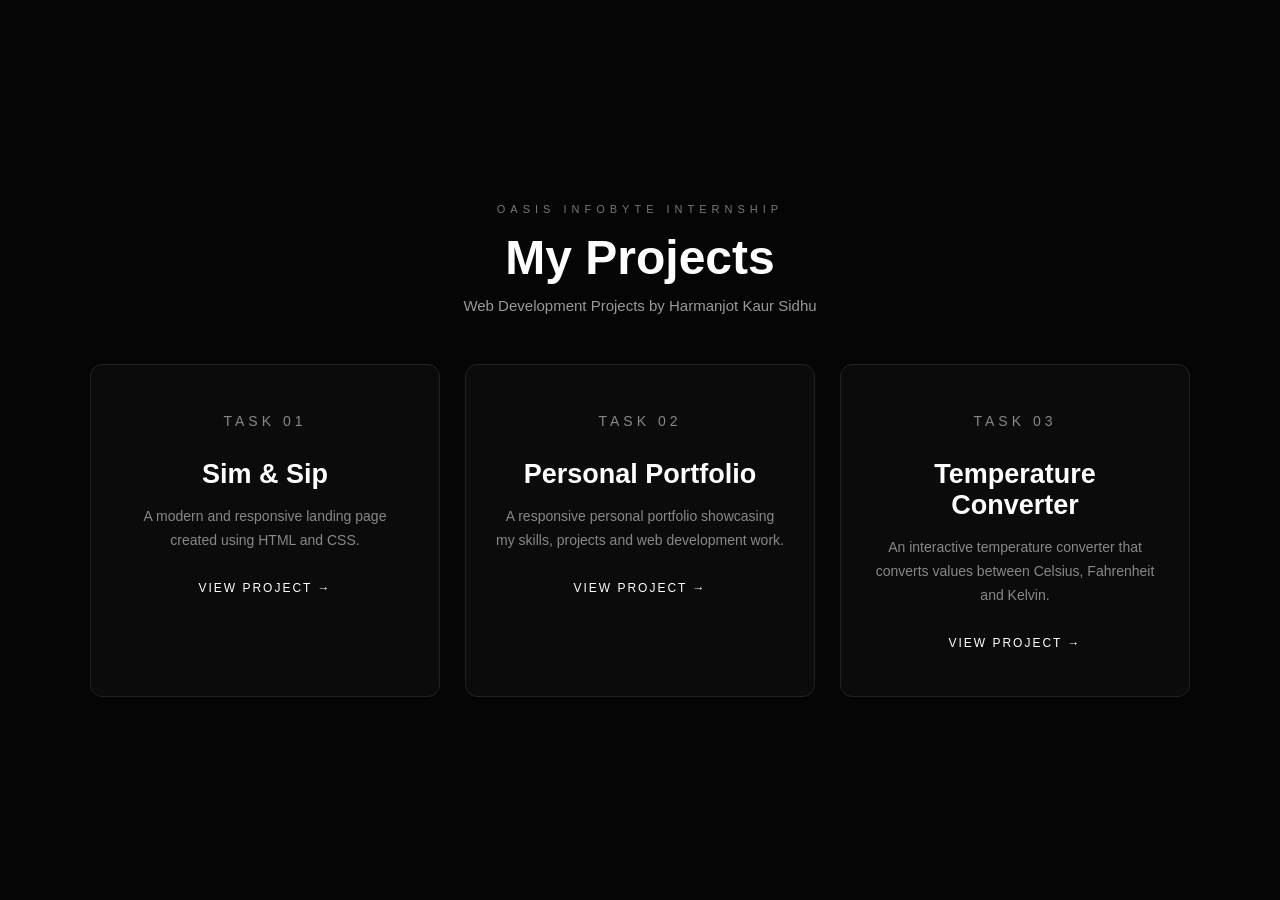
==== commit 2915073e: "Modify grid layout and add project cards Updated the layout and added a new project card for the Tem" ====
--- a/index.html
+++ b/index.html
@@ -3,6 +3,7 @@
 <head>
     <meta charset="UTF-8">
     <meta name="viewport" content="width=device-width, initial-scale=1.0">
+
     <title>OIBSIP Projects | Harmanjot Kaur Sidhu</title>
 
     <style>
@@ -27,7 +28,7 @@
 
         .container {
             width: 100%;
-            max-width: 950px;
+            max-width: 1100px;
             text-align: center;
         }
 
@@ -51,7 +52,7 @@
 
         .projects {
             display: grid;
-            grid-template-columns: repeat(2, 1fr);
+            grid-template-columns: repeat(3, 1fr);
             gap: 25px;
         }
 
@@ -95,6 +96,12 @@
             letter-spacing: 2px;
         }
 
+        @media (max-width: 900px) {
+            .projects {
+                grid-template-columns: repeat(2, 1fr);
+            }
+        }
+
         @media (max-width: 650px) {
             h1 {
                 font-size: 36px;
@@ -121,7 +128,9 @@
 
     <div class="projects">
 
+        <!-- TASK 01 -->
         <a href="Task-1-Landing-Page/" class="card">
+
             <p class="number">TASK 01</p>
 
             <h2>Sim & Sip</h2>
@@ -131,11 +140,16 @@
                 HTML and CSS.
             </p>
 
-            <span class="view">VIEW PROJECT →</span>
+            <span class="view">
+                VIEW PROJECT →
+            </span>
+
         </a>
 
 
+        <!-- TASK 02 -->
         <a href="Task-2-Portfolio/" class="card">
+
             <p class="number">TASK 02</p>
 
             <h2>Personal Portfolio</h2>
@@ -145,7 +159,29 @@
                 projects and web development work.
             </p>
 
-            <span class="view">VIEW PROJECT →</span>
+            <span class="view">
+                VIEW PROJECT →
+            </span>
+
+        </a>
+
+
+        <!-- TASK 03 -->
+        <a href="Task-3-Temperature-Converter/" class="card">
+
+            <p class="number">TASK 03</p>
+
+            <h2>Temperature Converter</h2>
+
+            <p>
+                An interactive temperature converter that converts
+                values between Celsius, Fahrenheit and Kelvin.
+            </p>
+
+            <span class="view">
+                VIEW PROJECT →
+            </span>
+
         </a>
 
     </div>
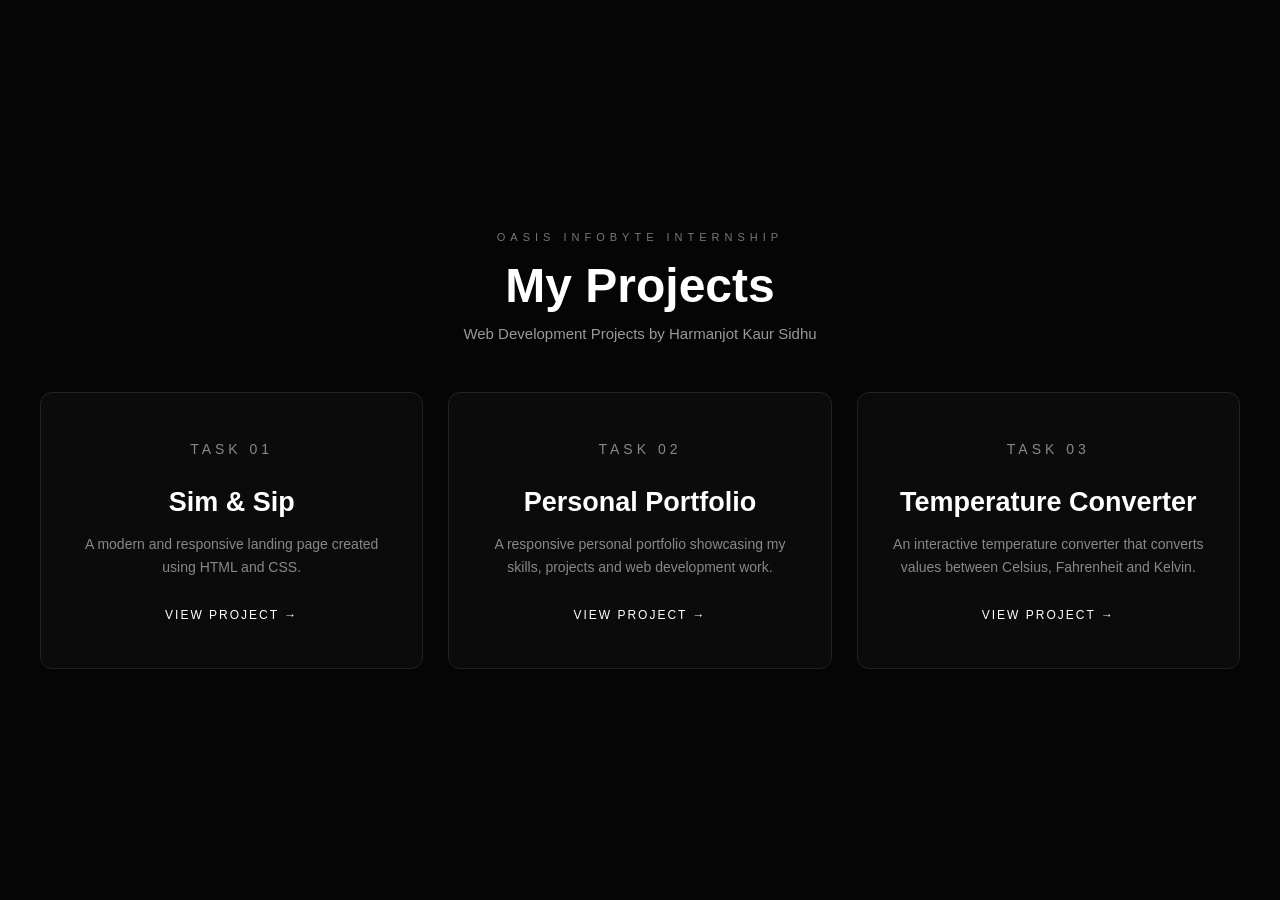
==== commit 38d54db7: "Update index.html" ====
--- a/index.html
+++ b/index.html
@@ -28,7 +28,7 @@
 
         .container {
             width: 100%;
-            max-width: 1100px;
+            max-width: 1200px;
             text-align: center;
         }
 
@@ -61,8 +61,10 @@
             border: 1px solid #222;
             border-radius: 12px;
             padding: 45px 30px;
+
             text-decoration: none;
             color: white;
+
             transition: 0.3s ease;
         }
 
@@ -73,7 +75,7 @@
         }
 
         .number {
-            color: #666;
+            color: #777;
             font-size: 11px;
             letter-spacing: 4px;
             margin-bottom: 18px;
@@ -94,99 +96,132 @@
         .view {
             font-size: 12px;
             letter-spacing: 2px;
+            color: white;
         }
 
         @media (max-width: 900px) {
+
             .projects {
                 grid-template-columns: repeat(2, 1fr);
             }
         }
 
         @media (max-width: 650px) {
+
+            body {
+                padding: 30px 15px;
+            }
+
             h1 {
                 font-size: 36px;
             }
 
+            .subtitle {
+                margin-bottom: 35px;
+            }
+
             .projects {
                 grid-template-columns: 1fr;
             }
+
+            .card {
+                padding: 35px 25px;
+            }
         }
     </style>
 </head>
 
 <body>
 
-<div class="container">
-
-    <p class="small-title">OASIS INFOBYTE INTERNSHIP</p>
-
-    <h1>My Projects</h1>
-
-    <p class="subtitle">
-        Web Development Projects by Harmanjot Kaur Sidhu
-    </p>
-
-    <div class="projects">
-
-        <!-- TASK 01 -->
-        <a href="Task-1-Landing-Page/" class="card">
-
-            <p class="number">TASK 01</p>
-
-            <h2>Sim & Sip</h2>
-
-            <p>
-                A modern and responsive landing page created using
-                HTML and CSS.
-            </p>
-
-            <span class="view">
-                VIEW PROJECT →
-            </span>
-
-        </a>
-
-
-        <!-- TASK 02 -->
-        <a href="Task-2-Portfolio/" class="card">
-
-            <p class="number">TASK 02</p>
-
-            <h2>Personal Portfolio</h2>
-
-            <p>
-                A responsive personal portfolio showcasing my skills,
-                projects and web development work.
-            </p>
-
-            <span class="view">
-                VIEW PROJECT →
-            </span>
-
-        </a>
-
-
-        <!-- TASK 03 -->
-        <a href="Task-3-Temperature-Converter/" class="card">
-
-            <p class="number">TASK 03</p>
-
-            <h2>Temperature Converter</h2>
-
-            <p>
-                An interactive temperature converter that converts
-                values between Celsius, Fahrenheit and Kelvin.
-            </p>
-
-            <span class="view">
-                VIEW PROJECT →
-            </span>
-
-        </a>
+    <div class="container">
+
+        <p class="small-title">
+            OASIS INFOBYTE INTERNSHIP
+        </p>
+
+        <h1>My Projects</h1>
+
+        <p class="subtitle">
+            Web Development Projects by Harmanjot Kaur Sidhu
+        </p>
+
+
+        <div class="projects">
+
+            <!-- TASK 01 -->
+
+            <a href="Task-1-Landing-Page/" class="card">
+
+                <p class="number">
+                    TASK 01
+                </p>
+
+                <h2>
+                    Sim & Sip
+                </h2>
+
+                <p>
+                    A modern and responsive landing page created using
+                    HTML and CSS.
+                </p>
+
+                <span class="view">
+                    VIEW PROJECT →
+                </span>
+
+            </a>
+
+
+            <!-- TASK 02 -->
+
+            <a href="Task-2-Portfolio/" class="card">
+
+                <p class="number">
+                    TASK 02
+                </p>
+
+                <h2>
+                    Personal Portfolio
+                </h2>
+
+                <p>
+                    A responsive personal portfolio showcasing my skills,
+                    projects and web development work.
+                </p>
+
+                <span class="view">
+                    VIEW PROJECT →
+                </span>
+
+            </a>
+
+
+            <!-- TASK 03 -->
+
+            <a href="Task-3/" class="card">
+
+                <p class="number">
+                    TASK 03
+                </p>
+
+                <h2>
+                    Temperature Converter
+                </h2>
+
+                <p>
+                    An interactive temperature converter that converts
+                    values between Celsius, Fahrenheit and Kelvin.
+                </p>
+
+                <span class="view">
+                    VIEW PROJECT →
+                </span>
+
+            </a>
+
+        </div>
 
     </div>
-
-</div>
 
 </body>
 </html>
